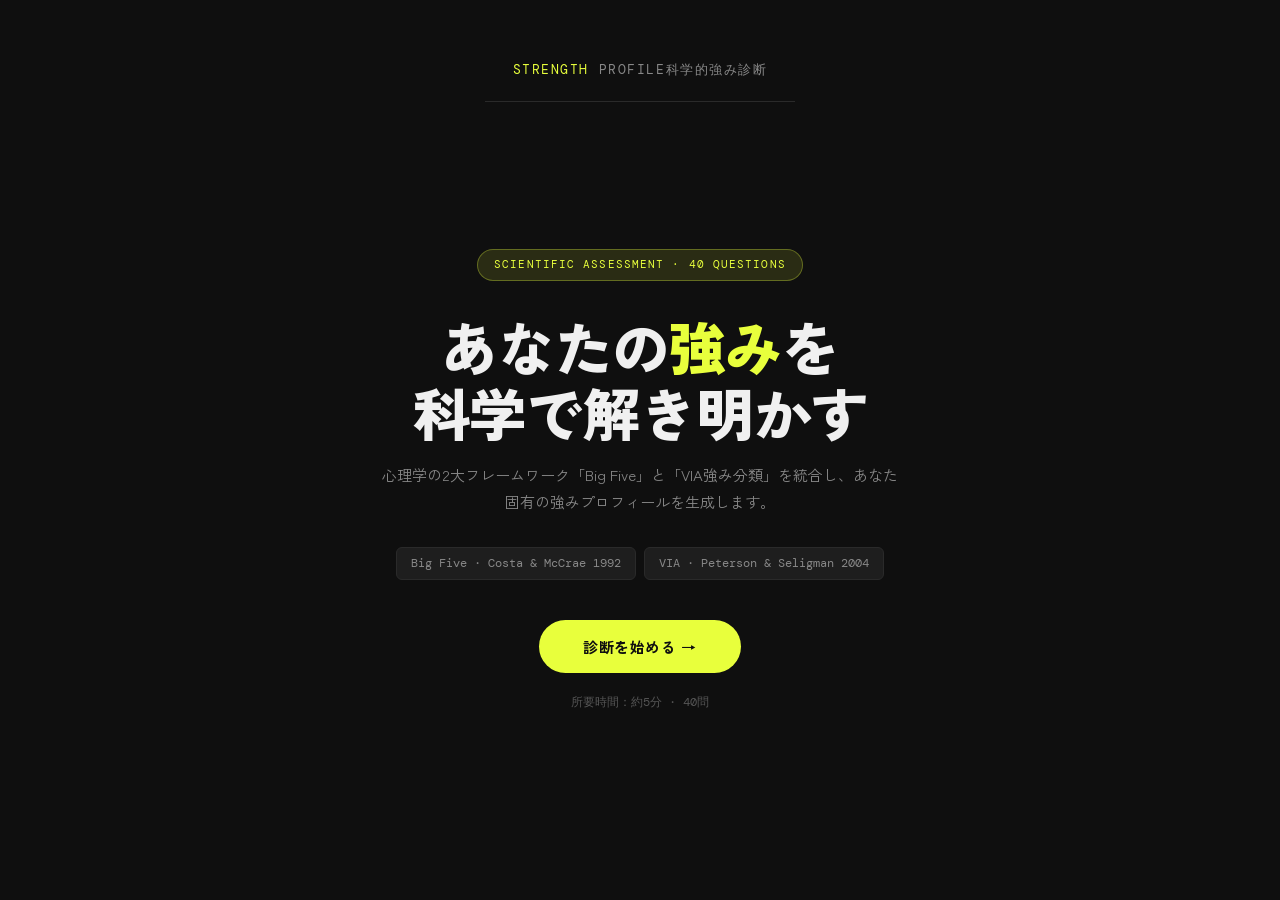
==== strength-diagnosis.html @ 9a54f38c "Initial commit: 科学的強み診断アプリ Big Five & VIA 統合の強み診断 PWA。 ファイルを役割ごとに分割済み（CSS/データ/クイズ/計算/描画/サウンド/シェア）。  " ====
<!DOCTYPE html>
<html lang="ja">
<head>
<meta charset="UTF-8">
<meta name="viewport" content="width=device-width, initial-scale=1.0">
<title>科学的強み診断 | Strength Profile</title>
<meta name="theme-color" content="#e8ff3c">
<meta name="description" content="Big Five & VIA 統合 — あなたの強みを科学で解き明かす">
<link rel="manifest" href="./manifest.json">
<link rel="icon" href="./icon.svg" type="image/svg+xml">
<link rel="preconnect" href="https://fonts.googleapis.com">
<link rel="preconnect" href="https://fonts.gstatic.com" crossorigin>
<link href="https://fonts.googleapis.com/css2?family=Zen+Kaku+Gothic+New:wght@300;400;500;700;900&family=DM+Mono:ital,wght@0,300;0,400;0,500;1,300&display=swap" rel="stylesheet">
<link rel="stylesheet" href="./style.css">
</head>
<body>

<!-- ── START SCREEN ── -->
<section id="screen-start" class="screen active">
  <div class="header">
    <div class="logo"><span>STRENGTH</span> PROFILE</div>
    <div class="logo">科学的強み診断</div>
  </div>
  <div style="flex:1;display:flex;flex-direction:column;align-items:center;justify-content:center;padding:48px 24px;text-align:center;">
    <div class="start-badge">SCIENTIFIC ASSESSMENT · 40 QUESTIONS</div>
    <h1 class="start-title">あなたの<em>強み</em>を<br>科学で解き明かす</h1>
    <p class="start-sub">心理学の2大フレームワーク「Big Five」と「VIA強み分類」を統合し、あなた固有の強みプロフィールを生成します。</p>
    <div class="frameworks">
      <div class="framework-tag">Big Five · Costa &amp; McCrae 1992</div>
      <div class="framework-tag">VIA · Peterson &amp; Seligman 2004</div>
    </div>
    <button class="btn-primary" id="btnStart" onclick="startQuiz()">診断を始める →</button>
    <div class="start-meta" style="margin-top:20px;">所要時間：約5分 · 40問</div>
    <div id="restoreNotice" class="restore-notice" style="display:none"></div>
  </div>
</section>

<!-- ── QUIZ SCREEN ── -->
<section id="screen-quiz" class="screen">
  <div class="progress-bar-wrap">
    <div class="progress-bar" id="progressBar" style="width:0%"></div>
  </div>
  <div class="quiz-body">
    <div class="q-counter">Q <span id="qNum">1</span> / 40</div>
    <div class="q-category" id="qCategory">BIG FIVE · 開放性</div>
    <div class="q-text" id="qText"></div>
    <div class="scale-wrap">
      <div class="scale-labels">
        <span>全くそうでない</span>
        <span>非常にそうだ</span>
      </div>
      <div class="scale-btns" id="scaleBtns">
        <button class="scale-btn" onclick="selectAnswer(1)">1</button>
        <button class="scale-btn" onclick="selectAnswer(2)">2</button>
        <button class="scale-btn" onclick="selectAnswer(3)">3</button>
        <button class="scale-btn" onclick="selectAnswer(4)">4</button>
        <button class="scale-btn" onclick="selectAnswer(5)">5</button>
      </div>
    </div>
    <div class="quiz-nav">
      <button class="btn-ghost" id="btnPrev" onclick="prevQuestion()" disabled>← 戻る</button>
      <button class="btn-ghost" id="btnNext" onclick="nextQuestion()" disabled>次へ →</button>
    </div>
    <div class="kbd-hint"><kbd>1</kbd>〜<kbd>5</kbd> で回答 &nbsp;·&nbsp; <kbd>Enter</kbd> で次へ &nbsp;·&nbsp; <kbd>←</kbd> で戻る</div>
  </div>
</section>

<!-- ── RESULT SCREEN ── -->
<section id="screen-result" class="screen">
  <div class="result-header">
    <div class="logo"><span>STRENGTH</span> PROFILE · 診断結果</div>
    <div class="result-actions">
      <button class="btn-share" onclick="shareResultURL()">リンクをコピー</button>
      <button class="btn-share" onclick="shareResult()">テキストをコピー</button>
      <button class="btn-share" onclick="downloadShareImage()">画像をDL</button>
      <button class="btn-share" onclick="window.print()">印刷・PDF</button>
      <button class="btn-retry" onclick="retryQuiz()">もう一度診断する</button>
    </div>
  </div>
  <div class="result-content">

    <!-- CATCHCOPY -->
    <div class="catchcopy-section anim-fadeup anim-delay-1">
      <div class="catchcopy-label">— YOUR STRENGTH PROFILE —</div>
      <div class="catchcopy-text" id="catchcopyText"></div>
    </div>

    <!-- STRENGTH SOUNDTRACK -->
    <div class="section anim-fadeup anim-delay-2" id="soundtrackSection"></div>

    <!-- CONSISTENCY SCORE -->
    <div class="section anim-fadeup anim-delay-2" id="consistencySection"></div>

    <!-- RADAR CHART -->
    <div class="section anim-fadeup anim-delay-2">
      <div class="section-title">
        <div class="section-title-text">BIG FIVE · RADAR</div>
        <div class="section-title-line"></div>
      </div>
      <div class="radar-wrap">
        <canvas id="radarCanvas" width="340" height="340"></canvas>
        <div class="radar-legend" id="radarLegend"></div>
      </div>
    </div>

    <!-- BIG FIVE DETAIL -->
    <div class="section anim-fadeup anim-delay-3">
      <div class="section-title">
        <div class="section-title-text">BIG FIVE · DETAIL</div>
        <div class="section-title-line"></div>
      </div>
      <div class="bigfive-list" id="bigFiveList"></div>
    </div>

    <!-- VIA TOP 5 -->
    <div class="section anim-fadeup anim-delay-4">
      <div class="section-title">
        <div class="section-title-text">VIA SIGNATURE STRENGTHS · TOP 5</div>
        <div class="section-title-line"></div>
      </div>
      <div class="via-grid" id="viaGrid"></div>
    </div>

    <!-- INTUITION ANALYSIS -->
    <div class="section anim-fadeup anim-delay-5" id="intuitionSection"></div>

    <!-- SHADOW SIDE -->
    <div class="section anim-fadeup anim-delay-6" id="shadowSection"></div>

    <!-- CITATION -->
    <div class="anim-fadeup anim-delay-5">
      <div class="section-title">
        <div class="section-title-text">SCIENTIFIC BASIS</div>
        <div class="section-title-line"></div>
      </div>
      <div class="citation">
        <div class="citation-title">参考文献 · REFERENCES</div>
        <div class="citation-list">
          <div class="citation-item">· Big Five Personality Model — Costa, P.T., &amp; McCrae, R.R. (1992). <em>Revised NEO Personality Inventory.</em> Goldberg, L.R. (1990). IPIP.</div>
          <div class="citation-item">· VIA Classification of Character Strengths — Peterson, C., &amp; Seligman, M.E.P. (2004). <em>Character Strengths and Virtues.</em> University of Pennsylvania.</div>
        </div>
      </div>
    </div>

  </div>
</section>

<!-- SHARE CANVAS (hidden) -->
<canvas id="shareCanvas" style="display:none;position:absolute;top:-9999px;left:-9999px;"></canvas>

<!-- TOAST -->
<div class="toast" id="toast">コピーしました ✓</div>

<!-- JavaScript (依存関係の順に読み込む) -->
<script src="./data.js"></script>
<script src="./quiz.js"></script>
<script src="./compute.js"></script>
<script src="./soundtrack.js"></script>
<script src="./render.js"></script>
<script src="./share.js"></script>
<script src="./main.js"></script>

</body>
</html>
---- style.css ----
*,*::before,*::after{box-sizing:border-box;margin:0;padding:0}
:root{
  --bg:#0f0f0f;
  --bg2:#161616;
  --bg3:#1e1e1e;
  --border:#2a2a2a;
  --accent:#e8ff3c;
  --accent-dim:rgba(232,255,60,0.12);
  --accent-dim2:rgba(232,255,60,0.06);
  --text:#f0f0f0;
  --text2:#888;
  --text3:#555;
  --radius:12px;
}
html{scroll-behavior:smooth}
body{
  background:var(--bg);
  color:var(--text);
  font-family:'Zen Kaku Gothic New',sans-serif;
  min-height:100vh;
  line-height:1.6;
  -webkit-font-smoothing:antialiased;
}
/* ── SCREEN SWITCHING ── */
.screen{display:none;min-height:100vh}
.screen.active{display:flex;flex-direction:column}

/* ── TOP / HEADER ── */
.header{
  display:flex;align-items:center;justify-content:space-between;
  padding:20px 28px;border-bottom:1px solid var(--border);
}
.logo{
  font-family:'DM Mono',monospace;
  font-size:13px;letter-spacing:.12em;color:var(--text2);
}
.logo span{color:var(--accent)}

/* ── START SCREEN ── */
#screen-start{
  align-items:center;justify-content:center;
  padding:40px 24px;text-align:center;
}
.start-badge{
  display:inline-block;
  background:var(--accent-dim);border:1px solid rgba(232,255,60,.3);
  color:var(--accent);border-radius:100px;
  font-size:11px;font-family:'DM Mono',monospace;letter-spacing:.1em;
  padding:6px 16px;margin-bottom:32px;
}
.start-title{
  font-size:clamp(2rem,6vw,3.6rem);font-weight:900;
  line-height:1.15;letter-spacing:-.02em;margin-bottom:16px;
}
.start-title em{color:var(--accent);font-style:normal}
.start-sub{color:var(--text2);font-size:15px;max-width:520px;margin:0 auto 12px;line-height:1.8}
.frameworks{
  display:flex;gap:8px;justify-content:center;flex-wrap:wrap;
  margin:20px 0 40px;
}
.framework-tag{
  background:var(--bg3);border:1px solid var(--border);
  border-radius:6px;padding:6px 14px;font-size:12px;color:var(--text2);
  font-family:'DM Mono',monospace;
}
.btn-primary{
  background:var(--accent);color:#0f0f0f;
  border:none;border-radius:100px;
  font-family:'Zen Kaku Gothic New',sans-serif;
  font-size:15px;font-weight:700;
  padding:16px 44px;cursor:pointer;
  transition:transform .15s,box-shadow .15s;
  letter-spacing:.04em;
}
.btn-primary:hover{transform:translateY(-2px);box-shadow:0 8px 32px rgba(232,255,60,.3)}
.btn-primary:active{transform:translateY(0)}
.start-meta{margin-top:24px;color:var(--text3);font-size:12px;font-family:'DM Mono',monospace}
.restore-notice{
  margin-top:20px;padding:16px 20px;
  background:var(--bg3);border:1px solid var(--border);border-radius:var(--radius);
  font-size:13px;color:var(--text2);max-width:420px;text-align:left;
}
.restore-notice-title{
  font-size:13px;color:var(--text);font-weight:500;margin-bottom:10px;
}
.restore-btns{display:flex;gap:8px;flex-wrap:wrap;margin-top:4px}
.btn-restore-primary{
  background:var(--accent);color:#0f0f0f;border:none;border-radius:100px;
  font-size:12px;font-weight:700;padding:8px 18px;cursor:pointer;
  font-family:'Zen Kaku Gothic New',sans-serif;
  transition:opacity .15s;
}
.btn-restore-primary:hover{opacity:.85}
.btn-restore-ghost{
  background:none;border:1px solid var(--border);border-radius:100px;
  padding:8px 16px;color:var(--text2);font-size:12px;cursor:pointer;
  font-family:'Zen Kaku Gothic New',sans-serif;transition:border-color .15s,color .15s;
}
.btn-restore-ghost:hover{border-color:var(--text2);color:var(--text)}
.kbd-hint{
  margin-top:20px;font-family:'DM Mono',monospace;
  font-size:11px;color:var(--text3);letter-spacing:.04em;
}
kbd{
  display:inline-block;background:var(--bg3);border:1px solid var(--border);
  border-radius:4px;padding:1px 7px;font-size:10px;
  font-family:'DM Mono',monospace;color:var(--text2);margin:0 1px;
}

/* ── QUIZ SCREEN ── */
#screen-quiz{justify-content:space-between}
.progress-bar-wrap{height:3px;background:var(--border);width:100%}
.progress-bar{height:3px;background:var(--accent);transition:width .4s cubic-bezier(.4,0,.2,1)}
.quiz-body{
  flex:1;display:flex;flex-direction:column;
  align-items:center;justify-content:center;
  padding:32px 24px;
}
.q-counter{
  font-family:'DM Mono',monospace;font-size:11px;
  color:var(--text3);letter-spacing:.1em;margin-bottom:28px;
}
.q-counter span{color:var(--accent)}
.q-category{
  font-size:11px;font-family:'DM Mono',monospace;
  color:var(--text3);letter-spacing:.08em;margin-bottom:12px;
  padding:4px 10px;border:1px solid var(--border);border-radius:4px;
}
.q-text{
  font-size:clamp(17px,4vw,22px);font-weight:500;
  max-width:560px;text-align:center;line-height:1.65;
  margin-bottom:48px;letter-spacing:.01em;
}
.scale-wrap{width:100%;max-width:500px}
.scale-labels{
  display:flex;justify-content:space-between;
  font-size:11px;color:var(--text3);font-family:'DM Mono',monospace;
  margin-bottom:16px;
}
.scale-btns{
  display:flex;gap:10px;justify-content:center;
}
.scale-btn{
  width:52px;height:52px;border-radius:50%;
  border:1.5px solid var(--border);
  background:var(--bg2);
  color:var(--text2);
  font-family:'DM Mono',monospace;font-size:16px;font-weight:500;
  cursor:pointer;
  transition:all .15s;
  display:flex;align-items:center;justify-content:center;
  flex-shrink:0;
}
.scale-btn:hover{border-color:var(--accent);color:var(--accent);background:var(--accent-dim)}
.scale-btn.selected{
  background:var(--accent);color:#0f0f0f;
  border-color:var(--accent);
  transform:scale(1.1);
}
@media(max-width:400px){
  .scale-btn{width:44px;height:44px;font-size:14px}
  .scale-btns{gap:6px}
}
.quiz-nav{
  display:flex;align-items:center;gap:16px;margin-top:40px;
}
.btn-ghost{
  background:none;border:1px solid var(--border);
  border-radius:100px;padding:10px 24px;
  color:var(--text2);font-size:13px;cursor:pointer;
  font-family:'Zen Kaku Gothic New',sans-serif;
  transition:border-color .15s,color .15s;
}
.btn-ghost:hover{border-color:var(--text2);color:var(--text)}
.btn-ghost:disabled{opacity:.3;cursor:not-allowed}

/* ── RESULTS SCREEN ── */
#screen-result{padding:0;align-items:stretch}
.result-header{
  padding:28px 40px;border-bottom:1px solid var(--border);
  display:flex;align-items:center;justify-content:space-between;
  flex-wrap:wrap;gap:12px;
}
.result-header .logo{font-size:12px}
.result-actions{display:flex;gap:10px;flex-wrap:wrap}
.btn-share{
  background:var(--accent-dim);border:1px solid rgba(232,255,60,.3);
  color:var(--accent);border-radius:100px;
  font-size:12px;font-family:'DM Mono',monospace;letter-spacing:.06em;
  padding:8px 18px;cursor:pointer;transition:background .15s;
}
.btn-share:hover{background:rgba(232,255,60,.2)}
.btn-retry{
  background:var(--bg3);border:1px solid var(--border);
  color:var(--text2);border-radius:100px;
  font-size:12px;font-family:'DM Mono',monospace;letter-spacing:.06em;
  padding:8px 18px;cursor:pointer;transition:border-color .15s;
}
.btn-retry:hover{border-color:var(--text2);color:var(--text)}
.result-content{
  max-width:900px;width:100%;margin:0 auto;
  padding:60px 24px 100px;
}

/* ── CATCHCOPY ── */
.catchcopy-section{margin-bottom:80px;text-align:center}
.catchcopy-label{
  font-family:'DM Mono',monospace;font-size:11px;
  color:var(--text3);letter-spacing:.14em;margin-bottom:20px;
}
.catchcopy-text{
  font-size:clamp(1.4rem,4.5vw,2.2rem);font-weight:700;
  line-height:1.5;letter-spacing:.01em;
  color:var(--text);max-width:700px;margin:0 auto;
}
.catchcopy-text em{
  color:var(--accent);font-style:normal;
  background:linear-gradient(135deg,#e8ff3c,#b8ff00);
  -webkit-background-clip:text;-webkit-text-fill-color:transparent;
  background-clip:text;
}

/* ── SECTION TITLES ── */
.section-title{
  display:flex;align-items:center;gap:12px;
  margin-bottom:28px;
}
.section-title-text{
  font-size:11px;font-family:'DM Mono',monospace;
  color:var(--text3);letter-spacing:.14em;
}
.section-title-line{flex:1;height:1px;background:var(--border)}
.section{margin-bottom:72px}

/* ── RADAR CHART ── */
.radar-wrap{
  display:flex;align-items:center;justify-content:center;
  flex-wrap:wrap;gap:40px;
}
canvas#radarCanvas{display:block;max-width:340px;width:100%}
.radar-legend{display:flex;flex-direction:column;gap:14px}
.radar-item{display:flex;align-items:center;gap:12px}
.radar-dot{width:8px;height:8px;border-radius:50%;background:var(--accent);flex-shrink:0}
.radar-item-label{
  font-family:'DM Mono',monospace;font-size:12px;
  color:var(--text2);letter-spacing:.04em;min-width:80px;
}
.radar-item-score{
  font-family:'DM Mono',monospace;font-size:14px;
  font-weight:500;color:var(--text);
}
.radar-item-bar{
  flex:1;height:3px;background:var(--border);border-radius:2px;min-width:60px;
}
.radar-item-fill{height:3px;background:var(--accent);border-radius:2px;transition:width 1s cubic-bezier(.4,0,.2,1)}

/* ── BIG FIVE DETAIL ── */
.bigfive-list{display:flex;flex-direction:column;gap:20px}
.bigfive-item{
  padding:20px 24px;background:var(--bg2);
  border:1px solid var(--border);border-radius:var(--radius);
  transition:border-color .2s;
}
.bigfive-item.top-factor{border-color:rgba(232,255,60,.3)}
.bigfive-item-header{display:flex;align-items:baseline;gap:10px;margin-bottom:12px}
.bigfive-factor-code{
  font-family:'DM Mono',monospace;font-size:11px;
  color:var(--text3);letter-spacing:.1em;
}
.bigfive-factor-name{font-size:14px;font-weight:700;color:var(--text)}
.bigfive-top-badge{
  margin-left:auto;
  background:var(--accent-dim);border:1px solid rgba(232,255,60,.3);
  color:var(--accent);border-radius:4px;
  font-size:10px;font-family:'DM Mono',monospace;
  padding:2px 8px;letter-spacing:.06em;white-space:nowrap;
}
.bigfive-bar-wrap{height:6px;background:var(--border);border-radius:3px;margin-bottom:10px}
.bigfive-bar{height:6px;border-radius:3px;background:var(--accent);transition:width 1.2s cubic-bezier(.4,0,.2,1)}
.bigfive-score-row{display:flex;justify-content:space-between;align-items:center;margin-bottom:10px}
.bigfive-score-val{
  font-family:'DM Mono',monospace;font-size:13px;color:var(--accent);
}
.bigfive-score-max{font-family:'DM Mono',monospace;font-size:11px;color:var(--text3)}
.bigfive-desc{font-size:13px;color:var(--text2);line-height:1.7}

/* ── VIA CARDS ── */
.via-grid{display:flex;flex-direction:column;gap:16px}
.via-card{
  background:var(--bg2);border:1px solid var(--border);
  border-radius:var(--radius);overflow:hidden;
  transition:border-color .2s,transform .2s;
}
.via-card:hover{border-color:var(--border);transform:translateY(-1px)}
.via-card:nth-child(1){border-color:rgba(232,255,60,.25)}
.via-card-inner{padding:22px 24px}
.via-card-rank{
  font-family:'DM Mono',monospace;font-size:11px;
  color:var(--text3);letter-spacing:.1em;margin-bottom:8px;
  display:flex;align-items:center;gap:8px;
}
.via-rank-num{
  font-size:22px;font-family:'DM Mono',monospace;font-weight:500;
  color:var(--accent);line-height:1;
}
.via-card-name{font-size:18px;font-weight:700;margin-bottom:6px}
.via-virtue-tag{
  display:inline-block;font-size:10px;font-family:'DM Mono',monospace;
  padding:2px 8px;border-radius:4px;margin-bottom:12px;letter-spacing:.06em;
}
.via-card-desc{font-size:13px;color:var(--text2);margin-bottom:16px;line-height:1.7}
.via-card-usage{display:flex;flex-direction:column;gap:8px}
.via-usage-item{display:flex;gap:10px;align-items:flex-start}
.via-usage-label{
  font-size:10px;font-family:'DM Mono',monospace;
  color:var(--text3);letter-spacing:.08em;
  padding:3px 7px;border:1px solid var(--border);border-radius:4px;
  white-space:nowrap;flex-shrink:0;margin-top:1px;
}
.via-usage-text{font-size:12px;color:var(--text2);line-height:1.6}
.via-score-bar{height:2px;background:var(--border);border-radius:1px;margin-top:16px}
.via-score-fill{height:2px;border-radius:1px;background:var(--accent);transition:width 1.2s cubic-bezier(.4,0,.2,1)}

/* ── VIRTUE COLORS ── */
.virtue-知恵{background:rgba(96,165,250,.12);color:#60a5fa;border:1px solid rgba(96,165,250,.2)}
.virtue-勇気{background:rgba(251,146,60,.12);color:#fb923c;border:1px solid rgba(251,146,60,.2)}
.virtue-人間性{background:rgba(244,114,182,.12);color:#f472b6;border:1px solid rgba(244,114,182,.2)}
.virtue-正義{background:rgba(167,139,250,.12);color:#a78bfa;border:1px solid rgba(167,139,250,.2)}
.virtue-節制{background:rgba(52,211,153,.12);color:#34d399;border:1px solid rgba(52,211,153,.2)}
.virtue-超越性{background:rgba(251,191,36,.12);color:#fbbf24;border:1px solid rgba(251,191,36,.2)}

/* ── CITATION ── */
.citation{
  padding:20px 24px;background:var(--bg2);
  border:1px solid var(--border);border-radius:var(--radius);
  margin-bottom:24px;
}
.citation-title{
  font-family:'DM Mono',monospace;font-size:10px;
  color:var(--text3);letter-spacing:.1em;margin-bottom:10px;
}
.citation-list{display:flex;flex-direction:column;gap:6px}
.citation-item{font-size:12px;color:var(--text3);line-height:1.6;font-family:'DM Mono',monospace}
.citation-item a{color:var(--text2);text-decoration:none}

/* ── SHADOW SIDE ── */
.shadow-intro{
  font-size:13px;color:var(--text2);line-height:1.8;
  margin-bottom:28px;padding:16px 20px;
  background:rgba(251,146,60,.05);
  border:1px solid rgba(251,146,60,.15);
  border-radius:var(--radius);
}
.shadow-grid{display:flex;flex-direction:column;gap:16px}
.shadow-card{
  background:var(--bg2);
  border:1px solid rgba(251,146,60,.15);
  border-radius:var(--radius);overflow:hidden;
  transition:border-color .2s;
}
.shadow-card.level-high{border-color:rgba(251,146,60,.4)}
.shadow-card.level-mid{border-color:rgba(251,146,60,.2)}
.shadow-card-inner{padding:20px 24px}
.shadow-card-header{display:flex;align-items:center;gap:12px;margin-bottom:12px;flex-wrap:wrap}
.shadow-strength-name{font-size:16px;font-weight:700;color:var(--text)}
.shadow-level-badge{
  font-size:10px;font-family:'DM Mono',monospace;letter-spacing:.08em;
  padding:2px 8px;border-radius:4px;
}
.shadow-level-badge.high{
  background:rgba(251,146,60,.15);color:#fb923c;
  border:1px solid rgba(251,146,60,.3);
}
.shadow-level-badge.mid{
  background:rgba(251,191,36,.1);color:#fbbf24;
  border:1px solid rgba(251,191,36,.25);
}
.shadow-name{
  font-family:'DM Mono',monospace;font-size:11px;
  color:rgba(251,146,60,.7);letter-spacing:.08em;margin-bottom:8px;
}
.shadow-desc{font-size:13px;color:var(--text2);line-height:1.75;margin-bottom:14px}
.shadow-signal{
  display:flex;gap:10px;align-items:flex-start;
  padding:10px 14px;
  background:rgba(251,146,60,.06);
  border-radius:8px;border-left:2px solid rgba(251,146,60,.4);
}
.shadow-signal-label{
  font-size:10px;font-family:'DM Mono',monospace;
  color:rgba(251,146,60,.8);letter-spacing:.06em;
  white-space:nowrap;padding-top:2px;flex-shrink:0;
}
.shadow-signal-text{font-size:12px;color:var(--text2);line-height:1.6}
.shadow-empty{
  font-size:13px;color:var(--text3);font-family:'DM Mono',monospace;
  padding:20px 0;text-align:center;
}

/* ── STRENGTH SOUNDTRACK ── */
.soundtrack-block{
  background:var(--bg2);border:1px solid var(--border);
  border-radius:var(--radius);padding:24px;
}
.soundtrack-top{display:flex;align-items:flex-start;justify-content:space-between;gap:16px;flex-wrap:wrap;margin-bottom:20px}
.soundtrack-label{font-family:'DM Mono',monospace;font-size:10px;color:var(--text3);letter-spacing:.14em;margin-bottom:8px}
.soundtrack-desc{font-size:13px;color:var(--text2);line-height:1.7;max-width:480px}
.soundtrack-tags{display:flex;gap:6px;flex-wrap:wrap;margin-top:12px}
.soundtrack-tag{
  font-family:'DM Mono',monospace;font-size:10px;letter-spacing:.06em;
  padding:2px 8px;border-radius:4px;
  background:var(--bg3);border:1px solid var(--border);color:var(--text3);
}
.soundtrack-tag.accent{background:var(--accent-dim);border-color:rgba(232,255,60,.3);color:var(--accent)}
.snd-canvas-wrap{position:relative;margin-bottom:16px}
#sndCanvas{
  display:block;width:100%;height:72px;border-radius:8px;
  background:#080808;border:1px solid var(--border);
}
.snd-canvas-idle{
  position:absolute;inset:0;display:flex;align-items:center;justify-content:center;
  font-family:'DM Mono',monospace;font-size:11px;color:var(--text3);letter-spacing:.08em;
  pointer-events:none;
}
.soundtrack-controls{display:flex;align-items:center;gap:12px}
.btn-play{
  background:var(--accent);color:#0f0f0f;border:none;border-radius:100px;
  font-family:'DM Mono',monospace;font-size:12px;font-weight:500;letter-spacing:.08em;
  padding:10px 26px;cursor:pointer;transition:opacity .15s,background .15s;
  flex-shrink:0;
}
.btn-play:hover{opacity:.85}
.btn-play.playing{
  background:var(--bg3);color:var(--text2);border:1px solid var(--border);
}
.snd-time{font-family:'DM Mono',monospace;font-size:11px;color:var(--text3)}
.snd-params{
  font-family:'DM Mono',monospace;font-size:11px;color:var(--text3);
  line-height:1.9;margin-top:16px;padding-top:14px;
  border-top:1px solid var(--border);
  display:grid;grid-template-columns:repeat(auto-fill,minmax(200px,1fr));gap:4px 20px;
}
.snd-param-row{display:flex;gap:8px}
.snd-param-key{color:var(--text3)}
.snd-param-val{color:var(--text2)}

/* ── CONSISTENCY SCORE ── */
.consistency-block{
  display:flex;gap:32px;flex-wrap:wrap;align-items:flex-start;
  padding:24px 28px;background:var(--bg2);
  border:1px solid var(--border);border-radius:var(--radius);
}
.consistency-left{min-width:160px}
.consistency-label-sm{font-family:'DM Mono',monospace;font-size:10px;color:var(--text3);letter-spacing:.12em;margin-bottom:8px}
.consistency-main{display:flex;align-items:baseline;gap:4px;margin-bottom:6px}
.consistency-num{font-family:'DM Mono',monospace;font-size:52px;font-weight:500;color:var(--accent);line-height:1}
.consistency-unit{font-family:'DM Mono',monospace;font-size:20px;color:var(--text3)}
.consistency-level{font-family:'DM Mono',monospace;font-size:11px;letter-spacing:.1em;margin-bottom:10px}
.consistency-desc{font-size:13px;color:var(--text2);line-height:1.65;max-width:220px}
.consistency-pairs{display:flex;flex-direction:column;gap:9px;flex:1;min-width:200px;justify-content:center}
.consistency-pair-row{display:flex;align-items:center;gap:10px}
.consistency-pair-label{font-size:11px;font-family:'DM Mono',monospace;color:var(--text3);min-width:76px}
.consistency-pair-bar-wrap{flex:1;height:2px;background:var(--border);border-radius:1px}
.consistency-pair-bar{height:2px;border-radius:1px;background:var(--accent);transition:width 1.2s cubic-bezier(.4,0,.2,1)}
.consistency-pair-pct{font-size:10px;font-family:'DM Mono',monospace;color:var(--text2);min-width:30px;text-align:right}

/* ── INTUITION ANALYSIS ── */
.intuition-intro{font-size:13px;color:var(--text2);margin-bottom:20px;line-height:1.75}
.intuition-list{display:flex;flex-direction:column;gap:10px}
.intuition-item{
  display:flex;align-items:center;gap:14px;
  padding:12px 18px;background:var(--bg2);
  border:1px solid var(--border);border-radius:var(--radius);
}
.intuition-rank{font-family:'DM Mono',monospace;font-size:13px;color:var(--text3);min-width:18px}
.intuition-via-name{font-size:14px;font-weight:700;flex:1}
.intuition-timebar{width:80px;height:3px;background:var(--border);border-radius:2px;flex-shrink:0}
.intuition-timebar-fill{height:3px;border-radius:2px}
.intuition-badge{
  font-size:10px;font-family:'DM Mono',monospace;letter-spacing:.06em;
  padding:2px 8px;border-radius:4px;white-space:nowrap;
}
.intuition-badge.instant{background:rgba(232,255,60,.1);color:var(--accent);border:1px solid rgba(232,255,60,.2)}
.intuition-badge.normal{background:var(--bg3);color:var(--text3);border:1px solid var(--border)}
.intuition-badge.deliberate{background:rgba(96,165,250,.1);color:#60a5fa;border:1px solid rgba(96,165,250,.2)}
.intuition-ms{font-family:'DM Mono',monospace;font-size:11px;color:var(--text3);min-width:44px;text-align:right}
.intuition-insight{
  margin-top:20px;padding:14px 18px;
  background:var(--accent-dim2);border-left:2px solid var(--accent);
  border-radius:0 var(--radius) var(--radius) 0;
  font-size:13px;color:var(--text2);line-height:1.75;
}
.intuition-insight strong{color:var(--text)}
/* badge on VIA card rank line */
.via-intuition-badge{
  font-size:10px;font-family:'DM Mono',monospace;letter-spacing:.05em;
  padding:1px 7px;border-radius:4px;
  background:rgba(232,255,60,.1);color:var(--accent);
  border:1px solid rgba(232,255,60,.2);
}
.anim-delay-6{animation-delay:.6s;opacity:0}

/* ── SHARE TOAST ── */
.toast{
  position:fixed;bottom:30px;left:50%;transform:translateX(-50%) translateY(20px);
  background:var(--bg3);border:1px solid var(--border);
  color:var(--text);border-radius:100px;
  padding:12px 24px;font-size:13px;
  opacity:0;transition:all .3s;pointer-events:none;
  z-index:100;white-space:nowrap;
}
.toast.show{opacity:1;transform:translateX(-50%) translateY(0)}

/* ── ANIMATIONS ── */
@keyframes fadeUp{from{opacity:0;transform:translateY(20px)}to{opacity:1;transform:translateY(0)}}
.anim-fadeup{animation:fadeUp .5s ease forwards}
.anim-delay-1{animation-delay:.1s;opacity:0}
.anim-delay-2{animation-delay:.2s;opacity:0}
.anim-delay-3{animation-delay:.3s;opacity:0}
.anim-delay-4{animation-delay:.4s;opacity:0}
.anim-delay-5{animation-delay:.5s;opacity:0}

@keyframes pulse{0%,100%{opacity:1}50%{opacity:.4}}

/* ── PREFERS-REDUCED-MOTION ── */
@media(prefers-reduced-motion:reduce){
  *,*::before,*::after{
    animation-duration:0.01ms!important;
    animation-iteration-count:1!important;
    transition-duration:0.01ms!important;
    scroll-behavior:auto!important;
  }
}

/* ── PRINT / PDF ── */
@media print{
  *{-webkit-print-color-adjust:exact!important;print-color-adjust:exact!important}
  .screen{display:none!important}
  #screen-result{display:block!important;min-height:auto!important}
  .result-header{display:none!important}
  .toast,#shareCanvas,.kbd-hint{display:none!important}
  .result-content{padding:20px!important;max-width:100%!important}
  .section{margin-bottom:28px!important;break-inside:avoid}
  .bigfive-item,.via-card,.shadow-card,.consistency-block,.intuition-item{break-inside:avoid}
  canvas#radarCanvas{max-width:200px!important}
  .catchcopy-section{margin-bottom:32px!important}
  .anim-fadeup,.anim-delay-1,.anim-delay-2,.anim-delay-3,
  .anim-delay-4,.anim-delay-5,.anim-delay-6{
    opacity:1!important;animation:none!important;
  }
}

/* ── RESPONSIVE ── */
@media(max-width:640px){
  .result-header{padding:20px 20px}
  .result-content{padding:40px 16px 80px}
  .radar-wrap{flex-direction:column}
  canvas#radarCanvas{max-width:280px}
  .bigfive-item{padding:16px 18px}
  .via-card-inner{padding:18px 18px}
}
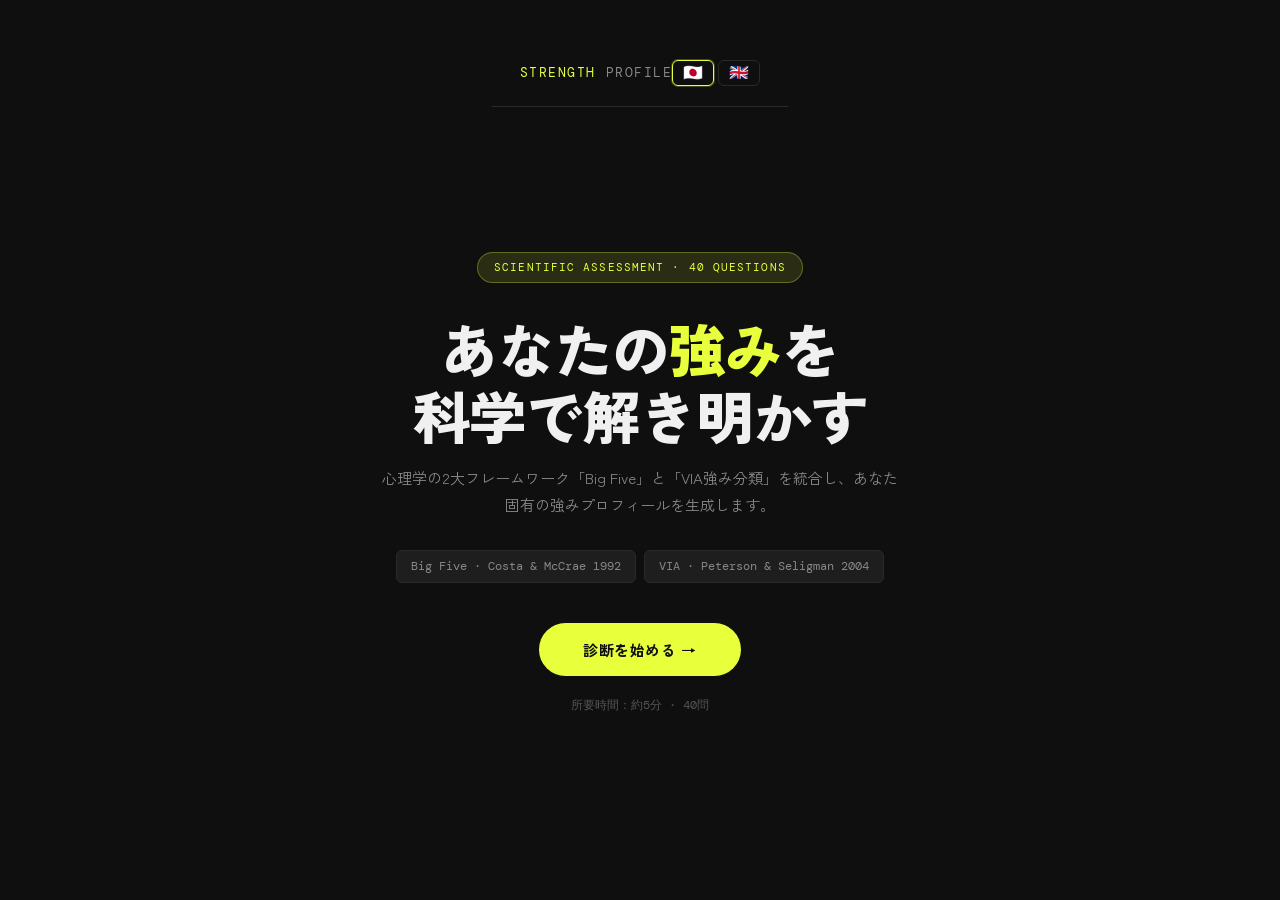
==== commit cae6da48: "Add English language support with 🇯🇵/🇬🇧 toggle - New i18n.js: full translation system (UI strings, 4" ====
--- a/strength-diagnosis.html
+++ b/strength-diagnosis.html
@@ -19,18 +19,21 @@
 <section id="screen-start" class="screen active">
   <div class="header">
     <div class="logo"><span>STRENGTH</span> PROFILE</div>
-    <div class="logo">科学的強み診断</div>
+    <div class="lang-switch">
+      <button class="lang-btn active" data-lang="ja" onclick="setLang('ja')">🇯🇵</button>
+      <button class="lang-btn"        data-lang="en" onclick="setLang('en')">🇬🇧</button>
+    </div>
   </div>
   <div style="flex:1;display:flex;flex-direction:column;align-items:center;justify-content:center;padding:48px 24px;text-align:center;">
-    <div class="start-badge">SCIENTIFIC ASSESSMENT · 40 QUESTIONS</div>
-    <h1 class="start-title">あなたの<em>強み</em>を<br>科学で解き明かす</h1>
-    <p class="start-sub">心理学の2大フレームワーク「Big Five」と「VIA強み分類」を統合し、あなた固有の強みプロフィールを生成します。</p>
+    <div class="start-badge" data-i18n="badge">SCIENTIFIC ASSESSMENT · 40 QUESTIONS</div>
+    <h1 class="start-title" data-i18n="heroTitle">あなたの<em>強み</em>を<br>科学で解き明かす</h1>
+    <p class="start-sub" data-i18n="heroParagraph">心理学の2大フレームワーク「Big Five」と「VIA強み分類」を統合し、あなた固有の強みプロフィールを生成します。</p>
     <div class="frameworks">
       <div class="framework-tag">Big Five · Costa &amp; McCrae 1992</div>
       <div class="framework-tag">VIA · Peterson &amp; Seligman 2004</div>
     </div>
-    <button class="btn-primary" id="btnStart" onclick="startQuiz()">診断を始める →</button>
-    <div class="start-meta" style="margin-top:20px;">所要時間：約5分 · 40問</div>
+    <button class="btn-primary" id="btnStart" onclick="startQuiz()" data-i18n="startBtn">診断を始める →</button>
+    <div class="start-meta" style="margin-top:20px;" data-i18n="startMeta">所要時間：約5分 · 40問</div>
     <div id="restoreNotice" class="restore-notice" style="display:none"></div>
   </div>
 </section>
@@ -46,8 +49,8 @@
     <div class="q-text" id="qText"></div>
     <div class="scale-wrap">
       <div class="scale-labels">
-        <span>全くそうでない</span>
-        <span>非常にそうだ</span>
+        <span data-i18n="scaleLeft">全くそうでない</span>
+        <span data-i18n="scaleRight">非常にそうだ</span>
       </div>
       <div class="scale-btns" id="scaleBtns">
         <button class="scale-btn" onclick="selectAnswer(1)">1</button>
@@ -61,27 +64,27 @@
       <button class="btn-ghost" id="btnPrev" onclick="prevQuestion()" disabled>← 戻る</button>
       <button class="btn-ghost" id="btnNext" onclick="nextQuestion()" disabled>次へ →</button>
     </div>
-    <div class="kbd-hint"><kbd>1</kbd>〜<kbd>5</kbd> で回答 &nbsp;·&nbsp; <kbd>Enter</kbd> で次へ &nbsp;·&nbsp; <kbd>←</kbd> で戻る</div>
+    <div class="kbd-hint" data-i18n="kbdHint"><kbd>1</kbd>〜<kbd>5</kbd> で回答 &nbsp;·&nbsp; <kbd>Enter</kbd> で次へ &nbsp;·&nbsp; <kbd>←</kbd> で戻る</div>
   </div>
 </section>
 
 <!-- ── RESULT SCREEN ── -->
 <section id="screen-result" class="screen">
   <div class="result-header">
-    <div class="logo"><span>STRENGTH</span> PROFILE · 診断結果</div>
+    <div class="logo"><span>STRENGTH</span> PROFILE · <span data-i18n="resultLogoSub">診断結果</span></div>
     <div class="result-actions">
-      <button class="btn-share" onclick="shareResultURL()">リンクをコピー</button>
-      <button class="btn-share" onclick="shareResult()">テキストをコピー</button>
-      <button class="btn-share" onclick="downloadShareImage()">画像をDL</button>
-      <button class="btn-share" onclick="window.print()">印刷・PDF</button>
-      <button class="btn-retry" onclick="retryQuiz()">もう一度診断する</button>
+      <button class="btn-share" onclick="shareResultURL()"    data-i18n="copyLink">リンクをコピー</button>
+      <button class="btn-share" onclick="shareResult()"       data-i18n="copyText">テキストをコピー</button>
+      <button class="btn-share" onclick="downloadShareImage()" data-i18n="downloadImg">画像をDL</button>
+      <button class="btn-share" onclick="window.print()"      data-i18n="printPdf">印刷・PDF</button>
+      <button class="btn-retry" onclick="retryQuiz()"          data-i18n="retryBtn">もう一度診断する</button>
     </div>
   </div>
   <div class="result-content">
 
     <!-- CATCHCOPY -->
     <div class="catchcopy-section anim-fadeup anim-delay-1">
-      <div class="catchcopy-label">— YOUR STRENGTH PROFILE —</div>
+      <div class="catchcopy-label" data-i18n="catchcopyLabel">— YOUR STRENGTH PROFILE —</div>
       <div class="catchcopy-text" id="catchcopyText"></div>
     </div>
 
@@ -134,7 +137,7 @@
         <div class="section-title-line"></div>
       </div>
       <div class="citation">
-        <div class="citation-title">参考文献 · REFERENCES</div>
+        <div class="citation-title" data-i18n="citationTitle">参考文献 · REFERENCES</div>
         <div class="citation-list">
           <div class="citation-item">· Big Five Personality Model — Costa, P.T., &amp; McCrae, R.R. (1992). <em>Revised NEO Personality Inventory.</em> Goldberg, L.R. (1990). IPIP.</div>
           <div class="citation-item">· VIA Classification of Character Strengths — Peterson, C., &amp; Seligman, M.E.P. (2004). <em>Character Strengths and Virtues.</em> University of Pennsylvania.</div>
@@ -152,6 +155,7 @@
 <div class="toast" id="toast">コピーしました ✓</div>
 
 <!-- JavaScript (依存関係の順に読み込む) -->
+<script src="./i18n.js"></script>
 <script src="./data.js"></script>
 <script src="./quiz.js"></script>
 <script src="./compute.js"></script>
--- a/style.css
+++ b/style.css
@@ -35,6 +35,16 @@
   font-size:13px;letter-spacing:.12em;color:var(--text2);
 }
 .logo span{color:var(--accent)}
+
+/* ── LANG SWITCH ── */
+.lang-switch{display:flex;gap:4px}
+.lang-btn{
+  background:none;border:1px solid var(--border);border-radius:6px;
+  padding:4px 10px;cursor:pointer;font-size:16px;line-height:1;
+  transition:border-color .15s;
+}
+.lang-btn.active{border-color:var(--accent);box-shadow:0 0 0 1px rgba(232,255,60,.25)}
+.lang-btn:hover{border-color:var(--text2)}
 
 /* ── START SCREEN ── */
 #screen-start{
